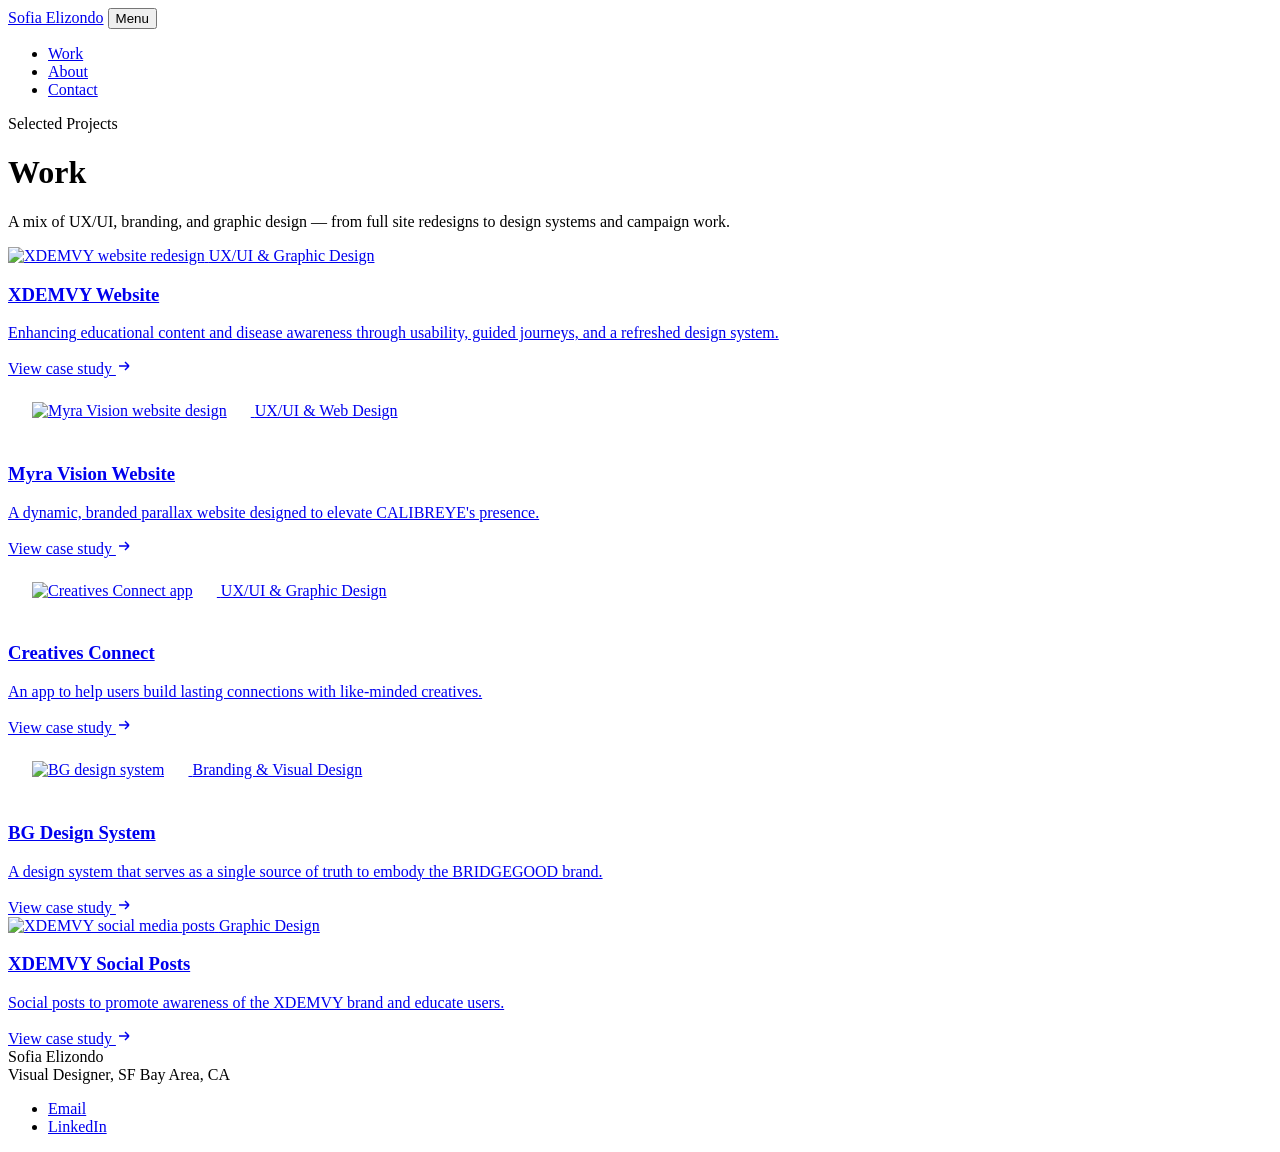
==== work.html @ 99aae032 "Initial Site" ====
<!DOCTYPE html>
<html lang="en">
<head>
<meta charset="UTF-8">
<meta name="viewport" content="width=device-width, initial-scale=1.0">
<title>Work — Sofia Elizondo</title>
<meta name="description" content="Selected UX/UI, branding, and visual design projects by Sofia Elizondo.">
<link rel="stylesheet" href="css/style.css">
</head>
<body>

<nav class="nav">
  <div class="wrap">
    <a href="index.html" class="nav-name">Sofia Elizondo</a>
    <button class="nav-toggle" aria-label="Toggle menu">Menu</button>
    <ul class="nav-links">
      <li><a href="work.html" class="active">Work</a></li>
      <li><a href="about.html">About</a></li>
      <li><a href="contact.html">Contact</a></li>
    </ul>
  </div>
</nav>

<header class="page-head">
  <div class="wrap">
    <span class="eyebrow">Selected Projects</span>
    <h1>Work</h1>
    <p>A mix of UX/UI, branding, and graphic design — from full site redesigns to design systems and campaign work.</p>
  </div>
</header>

<section class="work-section">
  <div class="wrap">
    <div class="work-grid">

      <a class="work-card" href="work/xdemvy-website.html">
        <div>
          <img class="thumb" src="https://images.squarespace-cdn.com/content/v1/677393072ec3093b0c2eeb06/f53a3127-a07d-442f-b809-0f8f8aced004/XDEMVY_Screens_Hero_c02.png" alt="XDEMVY website redesign">
          <span class="wc-tag">UX/UI &amp; Graphic Design</span>
          <h3>XDEMVY Website</h3>
          <p>Enhancing educational content and disease awareness through usability, guided journeys, and a refreshed design system.</p>
        </div>
        <span class="wc-link">View case study
          <svg width="16" height="16" viewBox="0 0 16 16" fill="none"><path d="M3 8H13M13 8L9 4M13 8L9 12" stroke="currentColor" stroke-width="1.5"/></svg>
        </span>
      </a>

      <a class="work-card" href="work/myra-vision-website.html">
        <div>
          <img class="thumb" src="https://images.squarespace-cdn.com/content/v1/677393072ec3093b0c2eeb06/b2c61dbf-6846-417d-86d1-2b1f4d9d80ef/Figma_2.png" alt="Myra Vision website design" style="object-fit:contain; background:var(--sand); padding:24px;">
          <span class="wc-tag">UX/UI &amp; Web Design</span>
          <h3>Myra Vision Website</h3>
          <p>A dynamic, branded parallax website designed to elevate CALIBREYE's presence.</p>
        </div>
        <span class="wc-link">View case study
          <svg width="16" height="16" viewBox="0 0 16 16" fill="none"><path d="M3 8H13M13 8L9 4M13 8L9 12" stroke="currentColor" stroke-width="1.5"/></svg>
        </span>
      </a>

      <a class="work-card" href="work/creatives-connect.html">
        <div>
          <img class="thumb" src="https://images.squarespace-cdn.com/content/v1/677393072ec3093b0c2eeb06/3b067992-f335-49fb-82c0-6247b28c9af0/17d4a23-miro-logo-color-square.png" alt="Creatives Connect app" style="object-fit:contain; background:var(--sand); padding:24px;">
          <span class="wc-tag">UX/UI &amp; Graphic Design</span>
          <h3>Creatives Connect</h3>
          <p>An app to help users build lasting connections with like-minded creatives.</p>
        </div>
        <span class="wc-link">View case study
          <svg width="16" height="16" viewBox="0 0 16 16" fill="none"><path d="M3 8H13M13 8L9 4M13 8L9 12" stroke="currentColor" stroke-width="1.5"/></svg>
        </span>
      </a>

      <a class="work-card" href="work/bg-design-system.html">
        <div>
          <img class="thumb" src="https://images.squarespace-cdn.com/content/v1/677393072ec3093b0c2eeb06/2bff53f0-b882-4eb3-a53d-70b3ad6f84b8/idhkD7plpp_1740722224395.jpeg" alt="BG design system" style="object-fit:contain; background:var(--sand); padding:24px;">
          <span class="wc-tag">Branding &amp; Visual Design</span>
          <h3>BG Design System</h3>
          <p>A design system that serves as a single source of truth to embody the BRIDGEGOOD brand.</p>
        </div>
        <span class="wc-link">View case study
          <svg width="16" height="16" viewBox="0 0 16 16" fill="none"><path d="M3 8H13M13 8L9 4M13 8L9 12" stroke="currentColor" stroke-width="1.5"/></svg>
        </span>
      </a>

      <a class="work-card" href="work/xdemvy-social.html">
        <div>
          <img class="thumb" src="https://images.squarespace-cdn.com/content/v1/677393072ec3093b0c2eeb06/12b24d53-cb41-4bed-b122-e65eeaa8847e/Screenshot+2026-05-19+at+10.48.27+PM+1.png" alt="XDEMVY social media posts">
          <span class="wc-tag">Graphic Design</span>
          <h3>XDEMVY Social Posts</h3>
          <p>Social posts to promote awareness of the XDEMVY brand and educate users.</p>
        </div>
        <span class="wc-link">View case study
          <svg width="16" height="16" viewBox="0 0 16 16" fill="none"><path d="M3 8H13M13 8L9 4M13 8L9 12" stroke="currentColor" stroke-width="1.5"/></svg>
        </span>
      </a>

    </div>
  </div>
</section>

<footer class="site-footer">
  <div class="wrap">
    <div class="footer-grid">
      <div>
        <div class="footer-name">Sofia Elizondo</div>
        <div class="footer-meta">Visual Designer, SF Bay Area, CA</div>
      </div>
      <ul class="footer-links">
        <li><a href="mailto:sofia.m.elizondo@gmail.com">Email</a></li>
        <li><a href="https://www.linkedin.com/in/sofia-elizondo/">LinkedIn</a></li>
      </ul>
    </div>
  </div>
</footer>

<script src="js/main.js"></script>
</body>
</html>
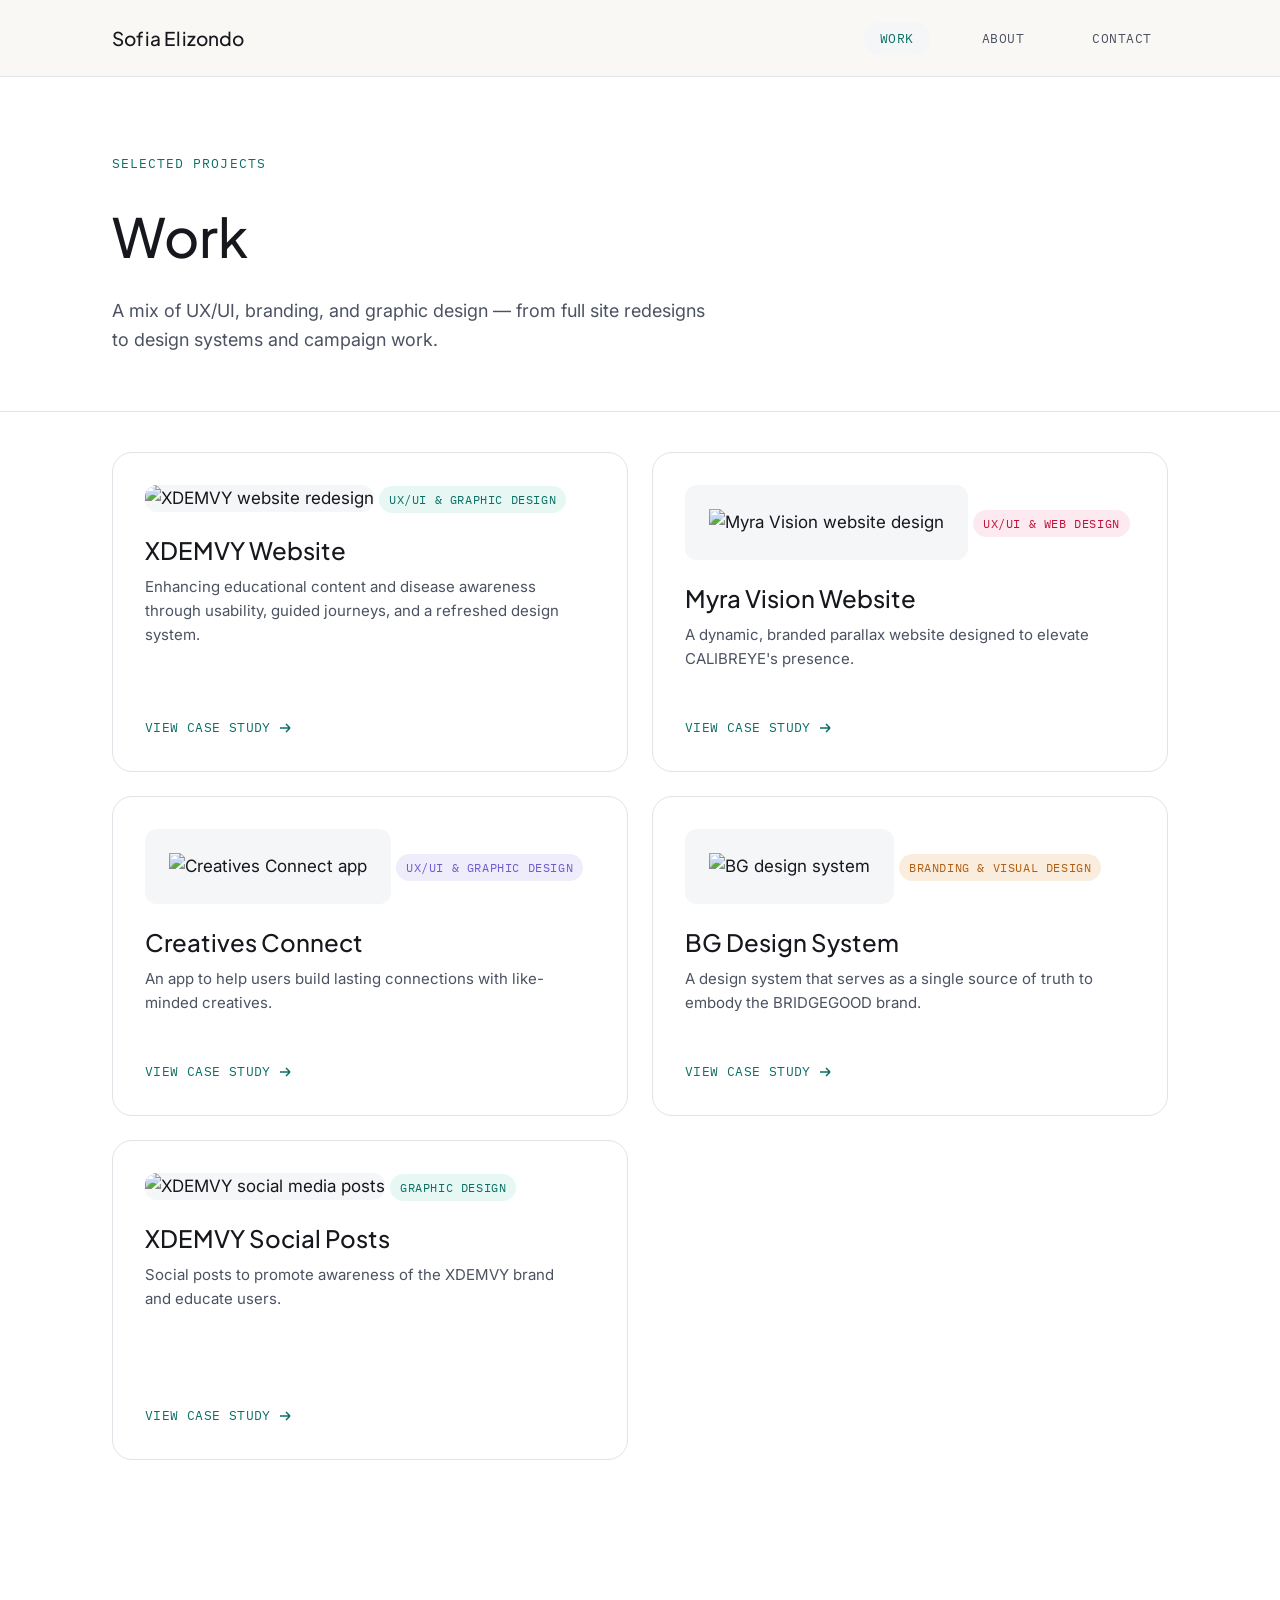
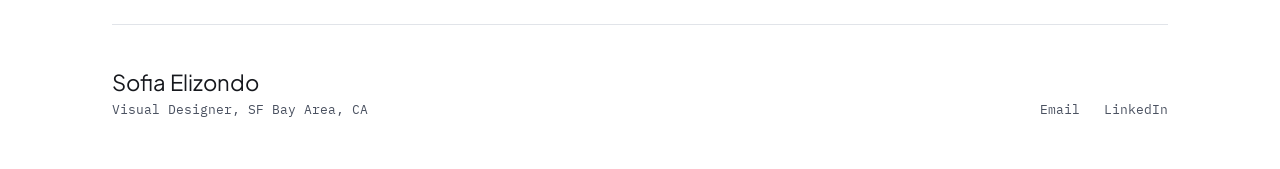
==== commit d1185bae: "V2 lets go!" ====
--- a/work.html
+++ b/work.html
@@ -36,7 +36,7 @@
       <a class="work-card" href="work/xdemvy-website.html">
         <div>
           <img class="thumb" src="https://images.squarespace-cdn.com/content/v1/677393072ec3093b0c2eeb06/f53a3127-a07d-442f-b809-0f8f8aced004/XDEMVY_Screens_Hero_c02.png" alt="XDEMVY website redesign">
-          <span class="wc-tag">UX/UI &amp; Graphic Design</span>
+          <span class="wc-tag" style="color:var(--teal-deep); background:var(--teal-tint);">UX/UI &amp; Graphic Design</span>
           <h3>XDEMVY Website</h3>
           <p>Enhancing educational content and disease awareness through usability, guided journeys, and a refreshed design system.</p>
         </div>
@@ -47,8 +47,8 @@
 
       <a class="work-card" href="work/myra-vision-website.html">
         <div>
-          <img class="thumb" src="https://images.squarespace-cdn.com/content/v1/677393072ec3093b0c2eeb06/b2c61dbf-6846-417d-86d1-2b1f4d9d80ef/Figma_2.png" alt="Myra Vision website design" style="object-fit:contain; background:var(--sand); padding:24px;">
-          <span class="wc-tag">UX/UI &amp; Web Design</span>
+          <img class="thumb" src="https://images.squarespace-cdn.com/content/v1/677393072ec3093b0c2eeb06/b2c61dbf-6846-417d-86d1-2b1f4d9d80ef/Figma_2.png" alt="Myra Vision website design" style="object-fit:contain; background:var(--surface); padding:24px;">
+          <span class="wc-tag" style="color:var(--rose); background:var(--rose-tint);">UX/UI &amp; Web Design</span>
           <h3>Myra Vision Website</h3>
           <p>A dynamic, branded parallax website designed to elevate CALIBREYE's presence.</p>
         </div>
@@ -59,8 +59,8 @@
 
       <a class="work-card" href="work/creatives-connect.html">
         <div>
-          <img class="thumb" src="https://images.squarespace-cdn.com/content/v1/677393072ec3093b0c2eeb06/3b067992-f335-49fb-82c0-6247b28c9af0/17d4a23-miro-logo-color-square.png" alt="Creatives Connect app" style="object-fit:contain; background:var(--sand); padding:24px;">
-          <span class="wc-tag">UX/UI &amp; Graphic Design</span>
+          <img class="thumb" src="https://images.squarespace-cdn.com/content/v1/677393072ec3093b0c2eeb06/3b067992-f335-49fb-82c0-6247b28c9af0/17d4a23-miro-logo-color-square.png" alt="Creatives Connect app" style="object-fit:contain; background:var(--surface); padding:24px;">
+          <span class="wc-tag" style="color:var(--violet); background:var(--violet-tint);">UX/UI &amp; Graphic Design</span>
           <h3>Creatives Connect</h3>
           <p>An app to help users build lasting connections with like-minded creatives.</p>
         </div>
@@ -71,8 +71,8 @@
 
       <a class="work-card" href="work/bg-design-system.html">
         <div>
-          <img class="thumb" src="https://images.squarespace-cdn.com/content/v1/677393072ec3093b0c2eeb06/2bff53f0-b882-4eb3-a53d-70b3ad6f84b8/idhkD7plpp_1740722224395.jpeg" alt="BG design system" style="object-fit:contain; background:var(--sand); padding:24px;">
-          <span class="wc-tag">Branding &amp; Visual Design</span>
+          <img class="thumb" src="https://images.squarespace-cdn.com/content/v1/677393072ec3093b0c2eeb06/2bff53f0-b882-4eb3-a53d-70b3ad6f84b8/idhkD7plpp_1740722224395.jpeg" alt="BG design system" style="object-fit:contain; background:var(--surface); padding:24px;">
+          <span class="wc-tag" style="color:var(--amber); background:var(--amber-tint);">Branding &amp; Visual Design</span>
           <h3>BG Design System</h3>
           <p>A design system that serves as a single source of truth to embody the BRIDGEGOOD brand.</p>
         </div>
@@ -84,7 +84,7 @@
       <a class="work-card" href="work/xdemvy-social.html">
         <div>
           <img class="thumb" src="https://images.squarespace-cdn.com/content/v1/677393072ec3093b0c2eeb06/12b24d53-cb41-4bed-b122-e65eeaa8847e/Screenshot+2026-05-19+at+10.48.27+PM+1.png" alt="XDEMVY social media posts">
-          <span class="wc-tag">Graphic Design</span>
+          <span class="wc-tag" style="color:var(--teal-deep); background:var(--teal-tint);">Graphic Design</span>
           <h3>XDEMVY Social Posts</h3>
           <p>Social posts to promote awareness of the XDEMVY brand and educate users.</p>
         </div>
--- a/css/style.css
+++ b/css/style.css
@@ -0,0 +1,678 @@
+@import url('https://fonts.googleapis.com/css2?family=Plus+Jakarta+Sans:ital,wght@0,500;0,600;0,700;0,800;1,500;1,600&family=Inter:wght@400;500;600&family=IBM+Plex+Mono:wght@400;500&display=swap');
+
+:root {
+  --paper: #FFFFFF;
+  --ink: #16181D;              /* 15.8:1 on white */
+  --ink-soft: #4B5261;         /* 7.8:1 on white */
+  --teal: #0F9C8D;             /* decorative / large-scale use only */
+  --teal-deep: #0A6F64;        /* 6.1:1 on white — text-safe */
+  --teal-deeper: #085449;      /* button hover state */
+  --teal-tint: #E6F7F4;
+  --violet: #6D5BD0;           /* 5.2:1 on white — text-safe */
+  --violet-tint: #EFECFB;
+  --rose: #BE123C;             /* 6.3:1 on white — text-safe */
+  --rose-tint: #FCEAF0;
+  --amber: #B15E12;            /* 4.7:1 on white — text-safe */
+  --amber-tint: #FBEDDD;
+  --surface: #F5F6F8;
+  --line: #E1E4E9;
+  --radius: 20px;
+  --radius-sm: 12px;
+  --radius-pill: 999px;
+  --wrap: 1120px;
+}
+
+* { box-sizing: border-box; }
+
+html {
+  scroll-behavior: smooth;
+}
+
+@media (prefers-reduced-motion: reduce) {
+  html { scroll-behavior: auto; }
+  * { animation-duration: 0.01ms !important; transition-duration: 0.01ms !important; }
+}
+
+body {
+  margin: 0;
+  background: var(--paper);
+  color: var(--ink);
+  font-family: 'Inter', sans-serif;
+  font-size: 17px;
+  line-height: 1.6;
+  -webkit-font-smoothing: antialiased;
+}
+
+a { color: inherit; text-decoration: none; }
+
+.wrap {
+  max-width: var(--wrap);
+  margin: 0 auto;
+  padding: 0 32px;
+}
+
+/* ---------- Nav ---------- */
+.nav {
+  position: sticky;
+  top: 0;
+  z-index: 50;
+  background: rgba(250, 248, 244, 0.88);
+  backdrop-filter: blur(8px);
+  border-bottom: 1px solid var(--line);
+}
+
+.nav-links a {
+  border-radius: var(--radius-pill);
+}
+
+.nav-links a:hover,
+.nav-links a.active {
+  background: var(--surface);
+}
+
+.nav .wrap {
+  display: flex;
+  align-items: center;
+  justify-content: space-between;
+  height: 76px;
+}
+
+.nav-name {
+  font-family: 'Plus Jakarta Sans', sans-serif;
+  font-size: 19px;
+  font-weight: 500;
+  letter-spacing: 0.01em;
+}
+
+.nav-links {
+  display: flex;
+  gap: 36px;
+  list-style: none;
+  margin: 0;
+  padding: 0;
+}
+
+.nav-links a {
+  font-family: 'IBM Plex Mono', monospace;
+  font-size: 13px;
+  letter-spacing: 0.04em;
+  text-transform: uppercase;
+  color: var(--ink-soft);
+  padding: 8px 16px;
+  transition: color 0.2s, background 0.2s;
+}
+
+.nav-links a:hover,
+.nav-links a.active {
+  color: var(--teal-deep);
+}
+
+.nav-toggle {
+  display: none;
+  background: none;
+  border: 1px solid var(--line);
+  padding: 8px 12px;
+  font-family: 'IBM Plex Mono', monospace;
+  font-size: 12px;
+  cursor: pointer;
+  color: var(--ink);
+}
+
+@media (max-width: 720px) {
+  .nav-links {
+    position: absolute;
+    top: 76px;
+    left: 0;
+    right: 0;
+    background: var(--paper);
+    border-bottom: 1px solid var(--line);
+    flex-direction: column;
+    gap: 0;
+    display: none;
+  }
+  .nav-links.open { display: flex; }
+  .nav-links li { border-top: 1px solid var(--line); }
+  .nav-links a { display: block; padding: 18px 32px; }
+  .nav-toggle { display: block; }
+}
+
+/* ---------- Eyebrow / labels ---------- */
+.eyebrow {
+  font-family: 'IBM Plex Mono', monospace;
+  font-size: 13px;
+  letter-spacing: 0.08em;
+  text-transform: uppercase;
+  color: var(--teal-deep);
+  display: inline-block;
+  margin-bottom: 18px;
+}
+
+/* ---------- Hero ---------- */
+.hero {
+  position: relative;
+  padding: 96px 0 88px;
+  overflow: hidden;
+}
+
+.hero-wash {
+  position: absolute;
+  top: -120px;
+  right: -160px;
+  width: 620px;
+  height: 620px;
+  z-index: 0;
+  pointer-events: none;
+  opacity: 0.9;
+}
+
+.hero-inner {
+  position: relative;
+  z-index: 1;
+  max-width: 680px;
+}
+
+.hero h1 {
+  font-family: 'Plus Jakarta Sans', sans-serif;
+  font-weight: 500;
+  font-size: clamp(40px, 6vw, 64px);
+  line-height: 1.05;
+  margin: 0 0 6px;
+  letter-spacing: -0.01em;
+}
+
+.hero h1 em {
+  font-style: italic;
+  color: var(--teal-deep);
+  font-weight: 400;
+}
+
+.hero-role {
+  font-family: 'Plus Jakarta Sans', sans-serif;
+  font-style: italic;
+  font-size: clamp(22px, 3vw, 28px);
+  color: var(--ink-soft);
+  margin: 0 0 28px;
+}
+
+.hero p.lede {
+  font-size: 18px;
+  color: var(--ink-soft);
+  max-width: 540px;
+  margin: 0 0 36px;
+}
+
+.hero p.lede strong {
+  color: var(--ink);
+  font-weight: 600;
+}
+
+.btn-row { display: flex; gap: 16px; flex-wrap: wrap; }
+
+.btn {
+  display: inline-flex;
+  align-items: center;
+  gap: 8px;
+  font-family: 'IBM Plex Mono', monospace;
+  font-size: 13px;
+  letter-spacing: 0.03em;
+  text-transform: uppercase;
+  padding: 15px 28px;
+  border-radius: var(--radius-pill);
+  transition: transform 0.2s, background 0.2s, border-color 0.2s;
+}
+
+.btn-primary {
+  background: var(--teal-deep);
+  color: var(--paper);
+}
+.btn-primary:hover { background: var(--teal-deeper); transform: translateY(-2px); }
+
+.btn-ghost {
+  border: 1px solid var(--ink);
+  color: var(--ink);
+}
+.btn-ghost:hover { border-color: var(--teal-deep); color: var(--teal-deep); transform: translateY(-2px); }
+
+/* ---------- Section heading ---------- */
+.section-head {
+  display: flex;
+  align-items: baseline;
+  justify-content: space-between;
+  margin-bottom: 44px;
+  gap: 20px;
+  flex-wrap: wrap;
+}
+
+.section-head h2 {
+  font-family: 'Plus Jakarta Sans', sans-serif;
+  font-weight: 500;
+  font-size: clamp(28px, 4vw, 38px);
+  margin: 0;
+}
+
+.section-head a {
+  font-family: 'IBM Plex Mono', monospace;
+  font-size: 13px;
+  text-transform: uppercase;
+  letter-spacing: 0.04em;
+  color: var(--teal-deep);
+  border-bottom: 1px solid var(--teal);
+  padding-bottom: 2px;
+  white-space: nowrap;
+}
+
+/* ---------- Work grid ---------- */
+.work-section { padding: 40px 0 100px; }
+
+.work-grid {
+  display: grid;
+  grid-template-columns: repeat(2, 1fr);
+  gap: 24px;
+}
+
+@media (max-width: 780px) {
+  .work-grid { grid-template-columns: 1fr; }
+}
+
+.work-card {
+  background: var(--paper);
+  padding: 32px;
+  display: flex;
+  flex-direction: column;
+  justify-content: space-between;
+  min-height: 320px;
+  border: 1px solid var(--line);
+  border-radius: var(--radius);
+  transition: background 0.25s, transform 0.25s, box-shadow 0.25s;
+  position: relative;
+}
+
+.work-card:hover {
+  background: var(--surface);
+  transform: translateY(-4px);
+  box-shadow: 0 16px 32px -20px rgba(33, 31, 28, 0.25);
+}
+
+.work-card .thumb {
+  width: 100%;
+  aspect-ratio: 16/10;
+  object-fit: cover;
+  margin-bottom: 24px;
+  border-radius: var(--radius-sm);
+  background: var(--surface);
+}
+
+.work-card .wc-tag {
+  font-family: 'IBM Plex Mono', monospace;
+  font-size: 12px;
+  letter-spacing: 0.05em;
+  text-transform: uppercase;
+  color: var(--rose);
+  background: var(--rose-tint);
+  padding: 4px 10px;
+  border-radius: var(--radius-pill);
+  margin-bottom: 14px;
+  display: inline-block;
+}
+
+.work-card h3 {
+  font-family: 'Plus Jakarta Sans', sans-serif;
+  font-weight: 500;
+  font-size: 24px;
+  margin: 0 0 10px;
+  line-height: 1.2;
+}
+
+.work-card p {
+  color: var(--ink-soft);
+  font-size: 15px;
+  margin: 0 0 18px;
+  max-width: 46ch;
+}
+
+.work-card .wc-link {
+  font-family: 'IBM Plex Mono', monospace;
+  font-size: 13px;
+  text-transform: uppercase;
+  letter-spacing: 0.03em;
+  color: var(--teal-deep);
+  display: inline-flex;
+  align-items: center;
+  gap: 6px;
+}
+
+.work-card .wc-link svg { transition: transform 0.2s; }
+.work-card:hover .wc-link svg { transform: translateX(4px); }
+
+/* ---------- About teaser (home) ---------- */
+.about-teaser {
+  padding: 90px 0;
+  background: var(--surface);
+  border-radius: 32px;
+  margin: 0 24px;
+  width: auto;
+}
+
+.about-teaser .wrap {
+  display: grid;
+  grid-template-columns: 320px 1fr;
+  gap: 64px;
+  align-items: center;
+}
+
+@media (max-width: 780px) {
+  .about-teaser .wrap { grid-template-columns: 1fr; gap: 32px; }
+}
+
+.about-photo {
+  width: 100%;
+  aspect-ratio: 4/5;
+  object-fit: cover;
+  border-radius: var(--radius);
+}
+
+.about-teaser blockquote {
+  margin: 0;
+  font-family: 'Plus Jakarta Sans', sans-serif;
+  font-style: italic;
+  font-weight: 400;
+  font-size: clamp(22px, 3vw, 30px);
+  line-height: 1.4;
+  color: var(--ink);
+}
+
+.about-teaser .wc-link { margin-top: 24px; display: inline-block; }
+
+/* ---------- Footer ---------- */
+footer.site-footer {
+  padding: 64px 0 48px;
+}
+
+.footer-grid {
+  display: flex;
+  justify-content: space-between;
+  align-items: flex-end;
+  flex-wrap: wrap;
+  gap: 24px;
+  border-top: 1px solid var(--line);
+  padding-top: 40px;
+}
+
+.footer-name {
+  font-family: 'Plus Jakarta Sans', sans-serif;
+  font-size: 22px;
+}
+
+.footer-meta {
+  font-family: 'IBM Plex Mono', monospace;
+  font-size: 13px;
+  color: var(--ink-soft);
+}
+
+.footer-links {
+  display: flex;
+  gap: 24px;
+  list-style: none;
+  padding: 0;
+  margin: 0;
+  font-family: 'IBM Plex Mono', monospace;
+  font-size: 13px;
+}
+
+.footer-links a { color: var(--ink-soft); }
+.footer-links a:hover { color: var(--teal-deep); }
+
+/* ---------- Generic page header (about/work/contact) ---------- */
+.page-head {
+  padding: 72px 0 56px;
+  border-bottom: 1px solid var(--line);
+}
+
+.page-head h1 {
+  font-family: 'Plus Jakarta Sans', sans-serif;
+  font-weight: 500;
+  font-size: clamp(38px, 5vw, 54px);
+  margin: 0 0 18px;
+}
+
+.page-head p {
+  color: var(--ink-soft);
+  font-size: 18px;
+  max-width: 600px;
+  margin: 0;
+}
+
+/* ---------- About page ---------- */
+.about-page { padding: 72px 0 100px; }
+
+.about-page .wrap {
+  display: grid;
+  grid-template-columns: 340px 1fr;
+  gap: 72px;
+}
+
+@media (max-width: 820px) {
+  .about-page .wrap { grid-template-columns: 1fr; gap: 40px; }
+}
+
+.about-page img.portrait {
+  width: 100%;
+  aspect-ratio: 4/5;
+  object-fit: cover;
+  border-radius: var(--radius);
+  position: sticky;
+  top: 100px;
+}
+
+.about-body h2 {
+  font-family: 'Plus Jakarta Sans', sans-serif;
+  font-weight: 500;
+  font-size: 26px;
+  margin: 0 0 16px;
+}
+
+.about-body p {
+  color: var(--ink-soft);
+  font-size: 17px;
+  margin: 0 0 24px;
+  max-width: 62ch;
+}
+
+.tool-grid {
+  display: grid;
+  grid-template-columns: repeat(4, 1fr);
+  gap: 16px;
+  margin-top: 40px;
+}
+
+@media (max-width: 600px) {
+  .tool-grid { grid-template-columns: repeat(2, 1fr); }
+}
+
+.tool-card {
+  background: var(--surface);
+  border-radius: var(--radius-sm);
+  padding: 24px 18px;
+  text-align: center;
+}
+
+.tool-card img {
+  width: 40px;
+  height: 40px;
+  object-fit: contain;
+  margin: 0 auto 14px;
+  display: block;
+}
+
+.tool-card .tool-name {
+  font-family: 'Plus Jakarta Sans', sans-serif;
+  font-size: 16px;
+  margin-bottom: 4px;
+}
+
+.tool-card .tool-cat {
+  font-family: 'IBM Plex Mono', monospace;
+  font-size: 11px;
+  text-transform: uppercase;
+  letter-spacing: 0.04em;
+  color: var(--ink-soft);
+}
+
+/* ---------- Contact page ---------- */
+.contact-page { padding: 90px 0 120px; }
+
+.contact-page .wrap { max-width: 640px; }
+
+.contact-page h1 {
+  font-family: 'Plus Jakarta Sans', sans-serif;
+  font-weight: 500;
+  font-size: clamp(38px, 5vw, 54px);
+  margin: 0 0 24px;
+}
+
+.contact-page p.lede {
+  color: var(--ink-soft);
+  font-size: 18px;
+  margin: 0 0 44px;
+  max-width: 52ch;
+}
+
+.contact-card {
+  padding: 40px;
+  background: var(--surface);
+  border-radius: var(--radius);
+}
+
+.contact-card a.email {
+  font-family: 'Plus Jakarta Sans', sans-serif;
+  font-style: italic;
+  font-size: clamp(22px, 4vw, 30px);
+  color: var(--teal-deep);
+  word-break: break-word;
+  border-bottom: 1px solid var(--teal);
+}
+
+.contact-links {
+  margin-top: 32px;
+  display: flex;
+  gap: 20px;
+  font-family: 'IBM Plex Mono', monospace;
+  font-size: 13px;
+  text-transform: uppercase;
+  letter-spacing: 0.03em;
+}
+
+.contact-links a {
+  color: var(--ink-soft);
+  border-bottom: 1px solid var(--line);
+  padding-bottom: 2px;
+}
+.contact-links a:hover { color: var(--teal-deep); border-color: var(--teal); }
+
+/* ---------- Case study page ---------- */
+.case-hero {
+  padding: 72px 0 48px;
+  border-bottom: 1px solid var(--line);
+}
+
+.case-hero .meta-row {
+  display: flex;
+  gap: 40px;
+  flex-wrap: wrap;
+  margin-top: 36px;
+  padding-top: 28px;
+  border-top: 1px solid var(--line);
+}
+
+.meta-item .meta-label {
+  font-family: 'IBM Plex Mono', monospace;
+  font-size: 11px;
+  text-transform: uppercase;
+  letter-spacing: 0.05em;
+  color: var(--ink-soft);
+  margin-bottom: 6px;
+  display: block;
+}
+
+.meta-item .meta-value {
+  font-size: 15px;
+  font-weight: 500;
+}
+
+.case-hero h1 {
+  font-family: 'Plus Jakarta Sans', sans-serif;
+  font-weight: 500;
+  font-size: clamp(32px, 4.5vw, 48px);
+  max-width: 780px;
+  margin: 0 0 16px;
+  line-height: 1.1;
+}
+
+.case-hero .case-sub {
+  color: var(--ink-soft);
+  font-size: 18px;
+  max-width: 640px;
+}
+
+.case-hero img.cover {
+  width: 100%;
+  margin-top: 44px;
+  border-radius: var(--radius);
+  display: block;
+}
+
+.case-body { padding: 64px 0 100px; }
+
+.case-body .wrap { max-width: 760px; }
+
+.case-body h2 {
+  font-family: 'Plus Jakarta Sans', sans-serif;
+  font-weight: 500;
+  font-size: 28px;
+  margin: 56px 0 20px;
+}
+
+.case-body h2:first-child { margin-top: 0; }
+
+.case-body p {
+  color: var(--ink-soft);
+  font-size: 17px;
+  margin: 0 0 20px;
+}
+
+.case-body ul { padding-left: 20px; color: var(--ink-soft); }
+.case-body li { margin-bottom: 10px; }
+
+.case-body img {
+  width: 100%;
+  border-radius: var(--radius-sm);
+  margin: 28px 0;
+}
+
+.case-body .cap {
+  font-family: 'IBM Plex Mono', monospace;
+  font-size: 12px;
+  color: var(--ink-soft);
+  margin-top: -18px;
+  margin-bottom: 28px;
+  text-transform: uppercase;
+  letter-spacing: 0.03em;
+}
+
+.case-nav {
+  border-top: 1px solid var(--line);
+  padding-top: 32px;
+  margin-top: 60px;
+  display: flex;
+  justify-content: space-between;
+}
+
+.placeholder-note {
+  border: 1px dashed var(--line);
+  border-radius: var(--radius-sm);
+  padding: 24px;
+  font-family: 'IBM Plex Mono', monospace;
+  font-size: 13px;
+  color: var(--ink-soft);
+  background: var(--surface);
+}
